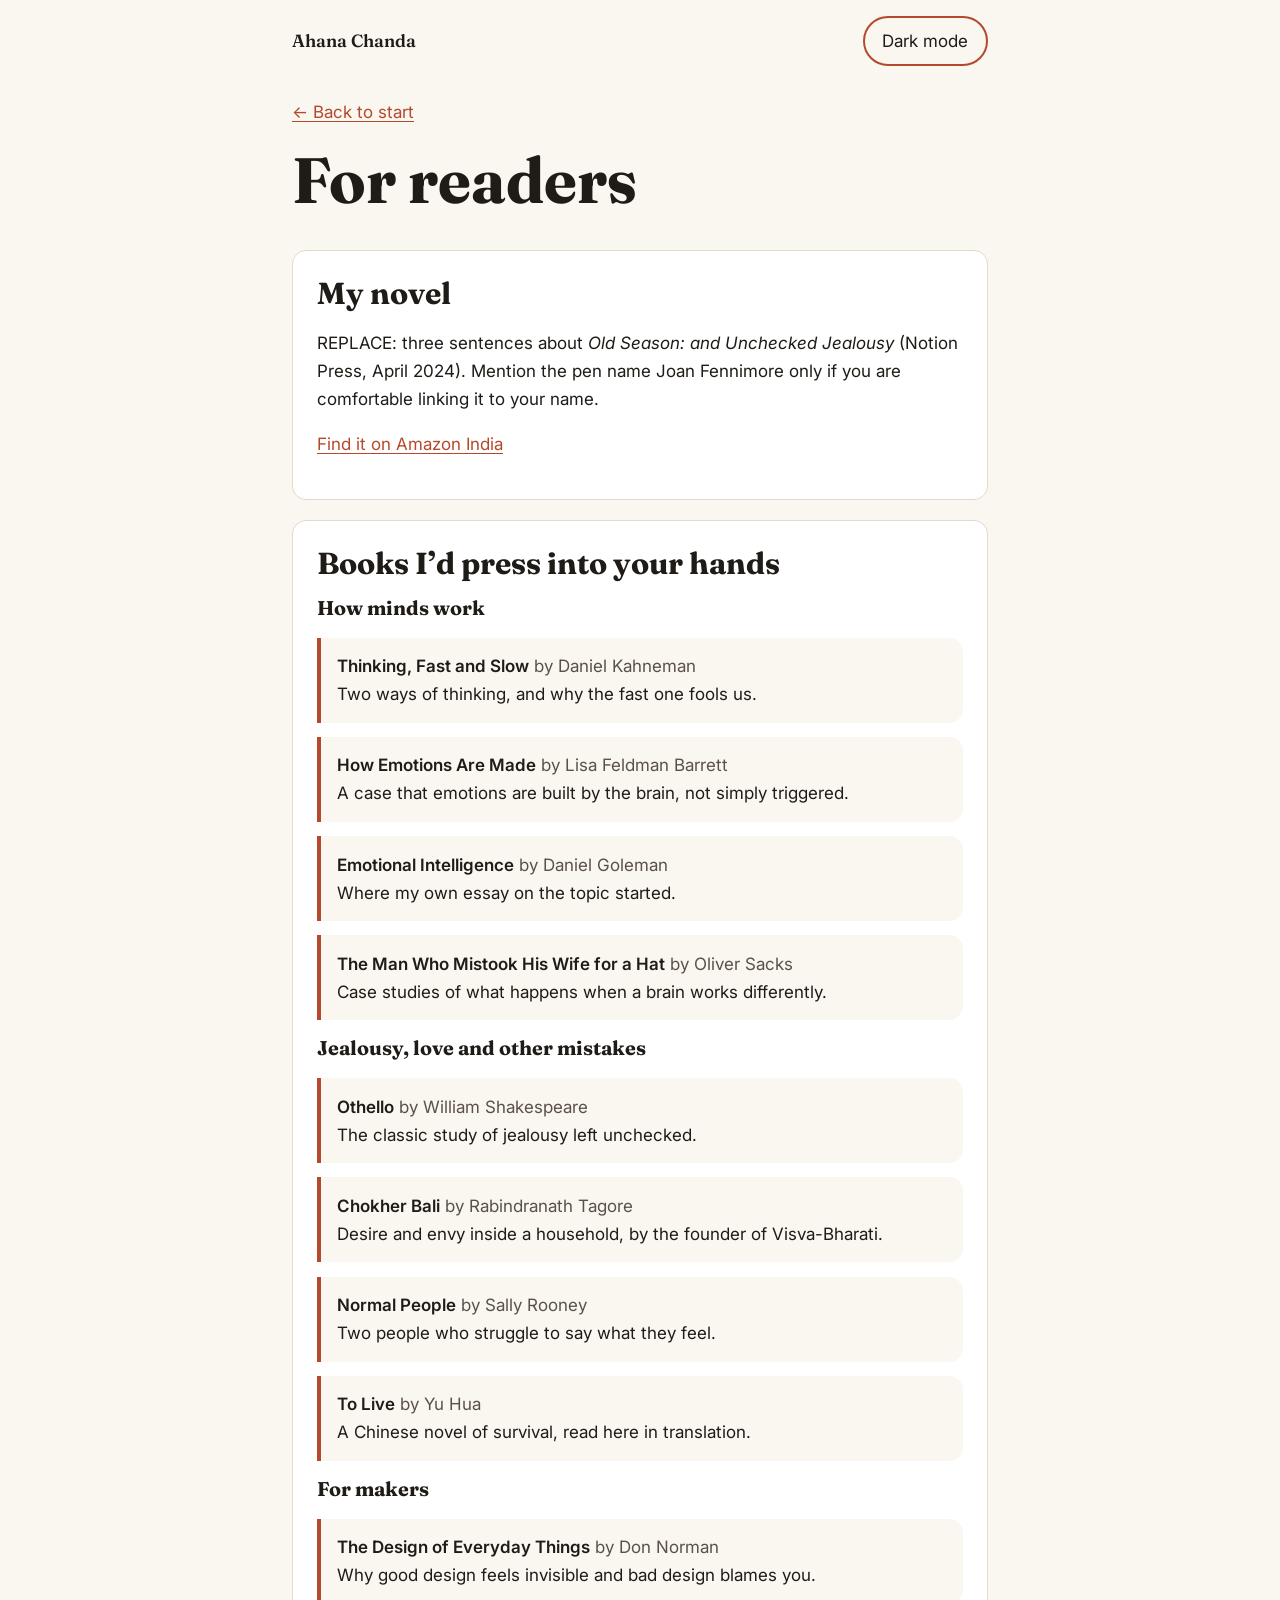
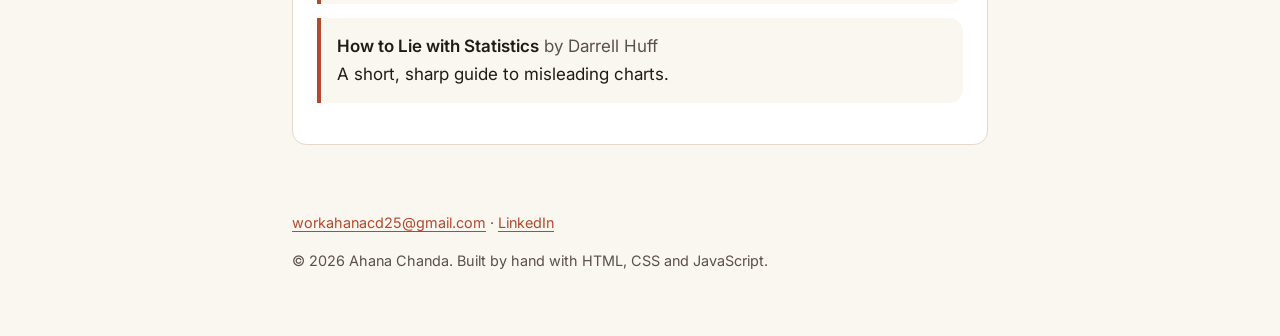
==== reader.html @ 8ae67345 "Add three pages & intro" ====
<!doctype html>
<html lang="en">
  <head>
    <meta charset="UTF-8" />
    <meta name="viewport" content="width=device-width, initial-scale=1" />
    <title>For readers | Ahana Chanda</title>
    <meta
      name="description"
      content="Ahana Chanda’s novel and the books she recommends."
    />
    <link rel="preconnect" href="https://fonts.googleapis.com" />
    <link rel="preconnect" href="https://fonts.gstatic.com" crossorigin />
    <link
      href="https://fonts.googleapis.com/css2?family=Fraunces:opsz,wght@9..144,600&family=Inter:wght@400;600&display=swap"
      rel="stylesheet"
    />
    <link rel="stylesheet" href="style.css" />
  </head>
  <body>
    <a class="skip" href="#main">Skip to content</a>
    <header class="top">
      <a class="logo" href="index.html">Ahana Chanda</a>
      <button id="theme-toggle" type="button">Dark mode</button>
    </header>

    <main id="main">
      <a class="back" href="index.html">← Back to start</a>
      <h1>For readers</h1>

      <section class="panel">
        <h2>My novel</h2>
        <p>
          REPLACE: three sentences about
          <em>Old Season: and Unchecked Jealousy</em> (Notion Press, April
          2024). Mention the pen name Joan Fennimore only if you are comfortable
          linking it to your name.
        </p>
        <p>
          <a href="REPLACE-WITH-REAL-AMAZON-LINK">Find it on Amazon India</a>
        </p>
      </section>

      <section class="panel">
        <h2>Books I’d press into your hands</h2>
        <!-- My starting suggestions. Keep only books you have read, and rewrite every line in your own voice. -->

        <h3>How minds work</h3>
        <ul class="books">
          <li>
            <cite>Thinking, Fast and Slow</cite>
            <span class="by">by Daniel Kahneman</span><br />Two ways of
            thinking, and why the fast one fools us.
          </li>
          <li>
            <cite>How Emotions Are Made</cite>
            <span class="by">by Lisa Feldman Barrett</span><br />A case that
            emotions are built by the brain, not simply triggered.
          </li>
          <li>
            <cite>Emotional Intelligence</cite>
            <span class="by">by Daniel Goleman</span><br />Where my own essay on
            the topic started.
          </li>
          <li>
            <cite>The Man Who Mistook His Wife for a Hat</cite>
            <span class="by">by Oliver Sacks</span><br />Case studies of what
            happens when a brain works differently.
          </li>
        </ul>

        <h3>Jealousy, love and other mistakes</h3>
        <ul class="books">
          <li>
            <cite>Othello</cite> <span class="by">by William Shakespeare</span
            ><br />The classic study of jealousy left unchecked.
          </li>
          <li>
            <cite>Chokher Bali</cite>
            <span class="by">by Rabindranath Tagore</span><br />Desire and envy
            inside a household, by the founder of Visva-Bharati.
          </li>
          <li>
            <cite>Normal People</cite> <span class="by">by Sally Rooney</span
            ><br />Two people who struggle to say what they feel.
          </li>
          <li>
            <cite>To Live</cite> <span class="by">by Yu Hua</span><br />A
            Chinese novel of survival, read here in translation.
          </li>
        </ul>

        <h3>For makers</h3>
        <ul class="books">
          <li>
            <cite>The Design of Everyday Things</cite>
            <span class="by">by Don Norman</span><br />Why good design feels
            invisible and bad design blames you.
          </li>
          <li>
            <cite>How to Lie with Statistics</cite>
            <span class="by">by Darrell Huff</span><br />A short, sharp guide to
            misleading charts.
          </li>
        </ul>
      </section>
    </main>

    <footer>
      <p>
        <a href="mailto:workahanacd25@gmail.com">workahanacd25@gmail.com</a> ·
        <a href="https://www.linkedin.com/in/ahana-chanda-410653374"
          >LinkedIn</a
        >
      </p>
      <p>© 2026 Ahana Chanda. Built by hand with HTML, CSS and JavaScript.</p>
    </footer>
    <script src="script.js"></script>
  </body>
</html>
---- style.css ----
/* Colours: change these five first to make the site yours */
:root {
  --bg: #faf6f0; --surface: #ffffff; --ink: #1f1b16; --muted: #5a5148;
  --accent: #b4492d; --on-accent: #ffffff; --line: #e3dacd; --radius: 14px;
}
@media (prefers-color-scheme: dark) {
  :root:not([data-theme]) {
    --bg: #15120f; --surface: #1f1b17; --ink: #f2ece4; --muted: #b8afa5;
    --accent: #e8825f; --on-accent: #15120f; --line: #3a332c;
  }
}
:root[data-theme="dark"] {
  --bg: #15120f; --surface: #1f1b17; --ink: #f2ece4; --muted: #b8afa5;
  --accent: #e8825f; --on-accent: #15120f; --line: #3a332c;
}

* { box-sizing: border-box; }
body { margin: 0; background: var(--bg); color: var(--ink);
  font: 1.0625rem/1.65 Inter, system-ui, -apple-system, "Segoe UI", sans-serif; }
h1, h2, h3 { font-family: Fraunces, Georgia, serif; line-height: 1.2; margin: 0 0 .5em; }
h1 { font-size: clamp(2.4rem, 8vw, 4rem); }
h2 { font-size: clamp(1.4rem, 4vw, 1.9rem); }
a { color: var(--accent); text-underline-offset: 3px; }
:focus-visible { outline: 3px solid var(--accent); outline-offset: 3px; }

.top, main, footer { max-width: 46rem; margin: 0 auto; padding: 0 1.25rem; }
.top { display: flex; justify-content: space-between; align-items: center; padding-block: 1rem; }
.logo { font: 600 1.1rem Fraunces, Georgia, serif; color: var(--ink); text-decoration: none; }
footer { padding-top: 2rem; padding-bottom: 3rem; color: var(--muted); font-size: .9rem; }
.skip { position: absolute; left: -999px; top: 0; background: var(--accent);
  color: var(--on-accent); padding: .6rem 1rem; z-index: 10; }
.skip:focus { left: 0; }

button { font: inherit; cursor: pointer; min-height: 44px; padding: .55rem 1.1rem;
  border-radius: 999px; border: 2px solid var(--accent); background: transparent; color: var(--ink); }
button:hover { background: var(--line); }

.back { display: inline-block; margin: 1rem 0; }
.lead { font-size: 1.25rem; color: var(--muted); max-width: 34rem; }
.panel { background: var(--surface); border: 1px solid var(--line);
  border-radius: var(--radius); padding: 1.5rem; margin: 1.25rem 0; }
.cards { display: grid; gap: 1rem; grid-template-columns: repeat(auto-fit, minmax(15rem, 1fr)); }
.card { border: 1px solid var(--line); border-radius: var(--radius); padding: 1.1rem; background: var(--bg); }
.tag { display: inline-block; font-size: .8rem; border: 1px solid var(--line);
  border-radius: 999px; padding: .1rem .6rem; color: var(--muted); }

/* Home page: intro animation */
.hero { padding: 2rem 0 1rem; }
.skip-intro { font-size: .9rem; color: var(--muted); }
.line { font: 600 clamp(1.5rem, 5vw, 2.3rem)/1.3 Fraunces, Georgia, serif; margin: .2rem 0; }
.line.accent { color: var(--accent); }
.reveal { opacity: 0; transform: translateY(10px); animation: reveal .7s ease forwards; }
.d1 { animation-delay: .3s; } .d2 { animation-delay: 1.3s; } .d3 { animation-delay: 2.2s; }
.d4 { animation-delay: 3.1s; } .d5 { animation-delay: 4.2s; } .d6 { animation-delay: 4.6s; }
@keyframes reveal { to { opacity: 1; transform: none; } }

/* Home page: the three doors */
.doors { display: grid; gap: 1rem; grid-template-columns: repeat(auto-fit, minmax(12rem, 1fr)); margin: 1rem 0 3rem; }
.door { display: block; padding: 1.2rem; border: 2px solid var(--accent); border-radius: var(--radius);
  background: var(--surface); color: var(--ink); text-decoration: none; transition: transform .2s, background .2s; }
.door:hover { transform: translateY(-4px); background: var(--line); }
.door-title { display: block; font: 600 1.4rem Fraunces, Georgia, serif; }
.door-sub { color: var(--muted); font-size: .95rem; }

/* Reader page: bookshelf */
.books { list-style: none; padding: 0; display: grid; gap: .9rem; }
.books li { padding: .9rem 1rem; border-left: 4px solid var(--accent); background: var(--bg);
  border-radius: 0 var(--radius) var(--radius) 0; }
.books cite { font-style: normal; font-weight: 600; }
.by { color: var(--muted); }

@media (prefers-reduced-motion: reduce) {
  * { animation: none !important; transition: none !important; }
  .reveal { opacity: 1; transform: none; }
}
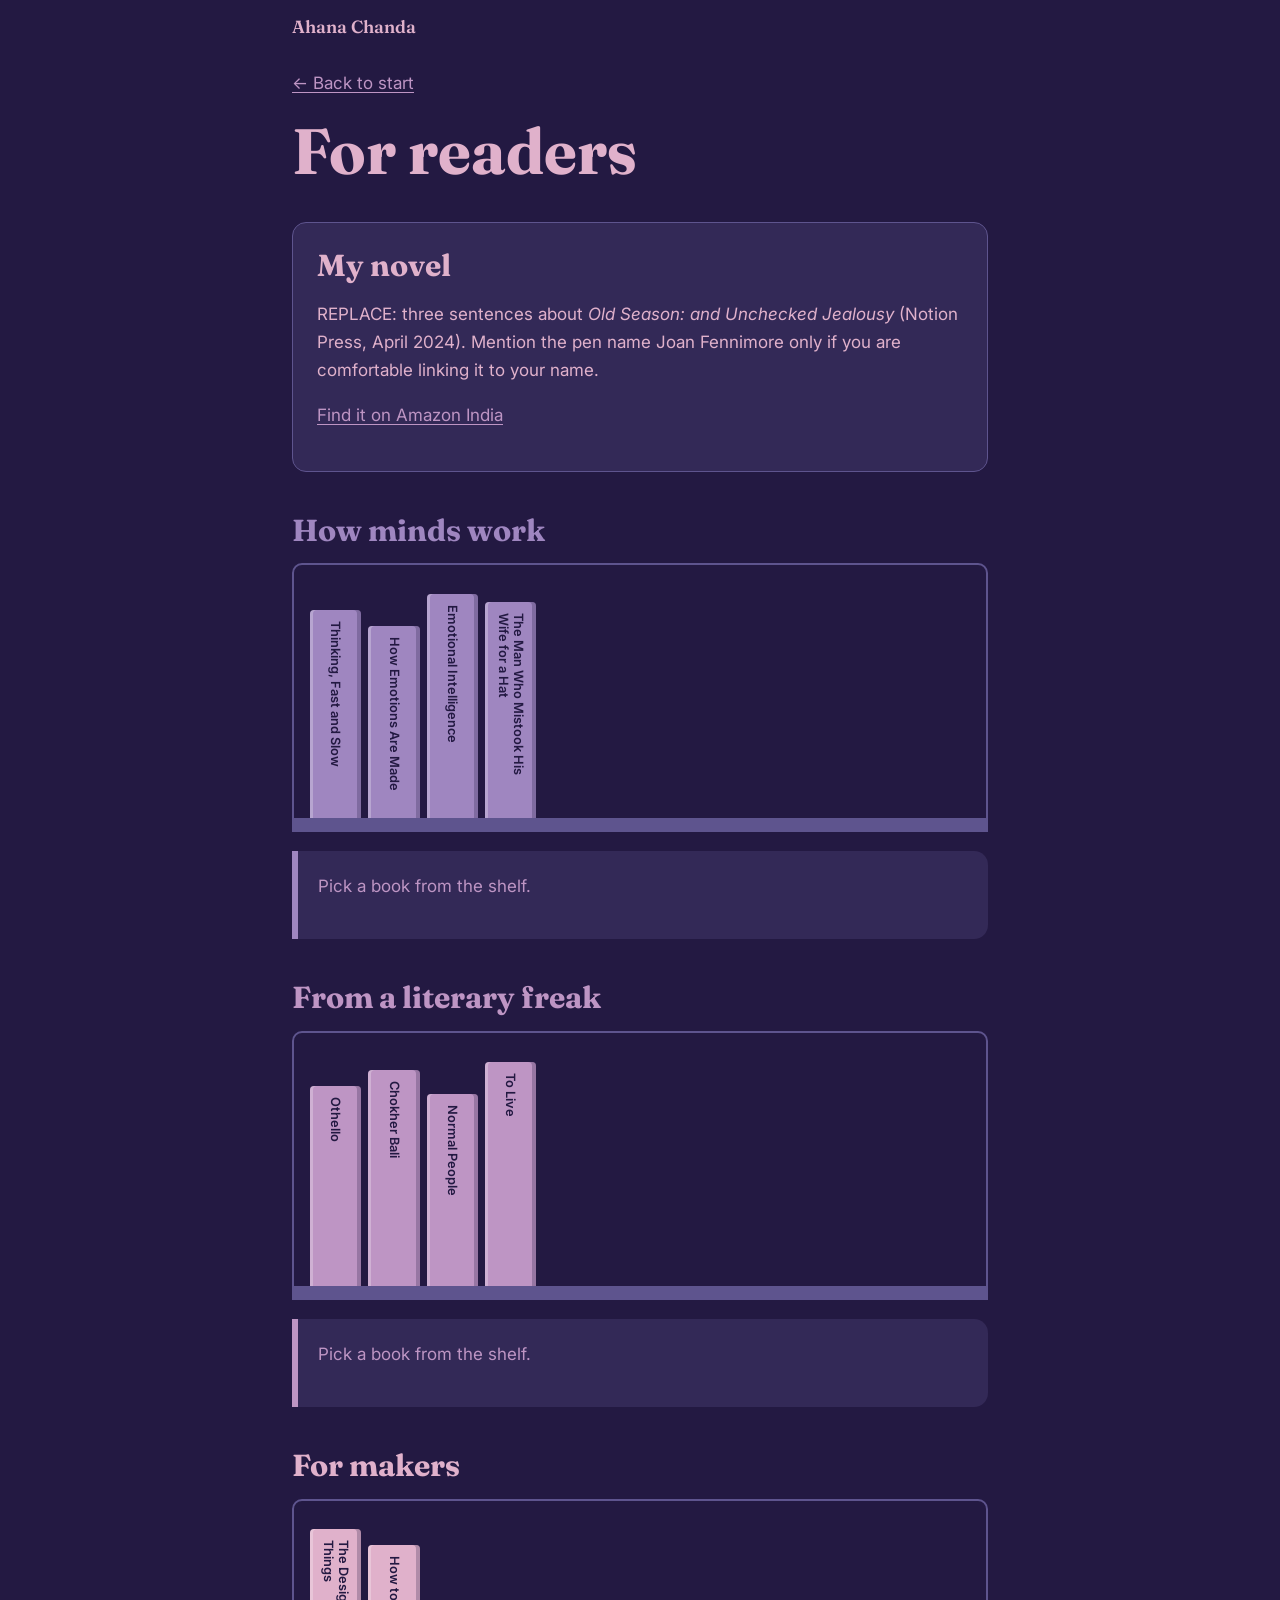
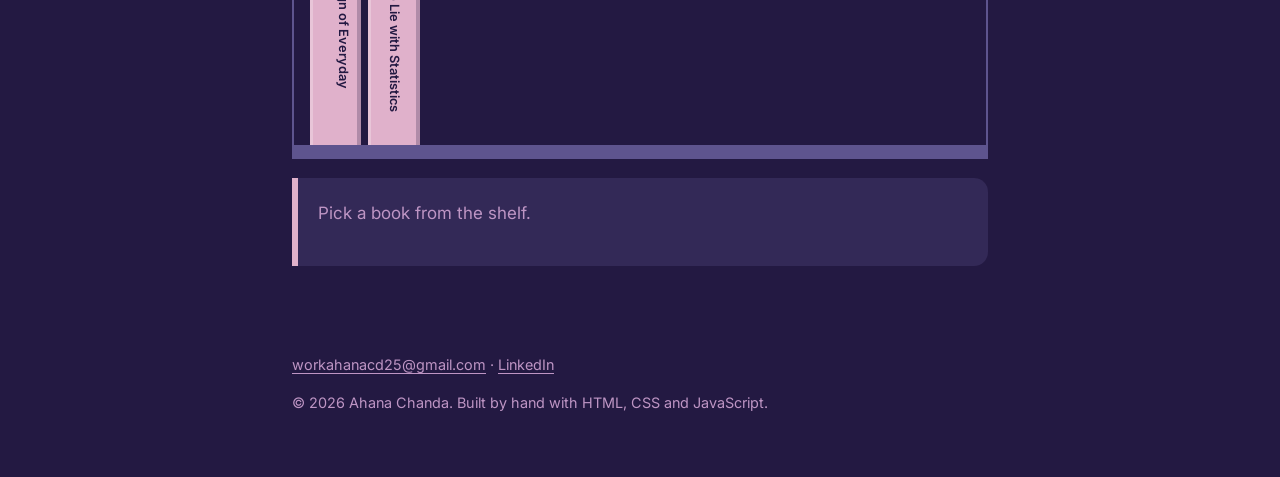
==== commit 9b50c92d: "Add three pages, palettes and book rack" ====
--- a/reader.html
+++ b/reader.html
@@ -15,12 +15,12 @@
       rel="stylesheet"
     />
     <link rel="stylesheet" href="style.css" />
+    <link rel="stylesheet" href="reader.css" />
   </head>
-  <body>
+  <body class="reader">
     <a class="skip" href="#main">Skip to content</a>
     <header class="top">
       <a class="logo" href="index.html">Ahana Chanda</a>
-      <button id="theme-toggle" type="button">Dark mode</button>
     </header>
 
     <main id="main">
@@ -40,68 +40,176 @@
         </p>
       </section>
 
-      <section class="panel">
-        <h2>Books I’d press into your hands</h2>
-        <!-- My starting suggestions. Keep only books you have read, and rewrite every line in your own voice. -->
-
-        <h3>How minds work</h3>
-        <ul class="books">
-          <li>
-            <cite>Thinking, Fast and Slow</cite>
-            <span class="by">by Daniel Kahneman</span><br />Two ways of
-            thinking, and why the fast one fools us.
-          </li>
-          <li>
-            <cite>How Emotions Are Made</cite>
-            <span class="by">by Lisa Feldman Barrett</span><br />A case that
-            emotions are built by the brain, not simply triggered.
-          </li>
-          <li>
-            <cite>Emotional Intelligence</cite>
-            <span class="by">by Daniel Goleman</span><br />Where my own essay on
-            the topic started.
-          </li>
-          <li>
-            <cite>The Man Who Mistook His Wife for a Hat</cite>
-            <span class="by">by Oliver Sacks</span><br />Case studies of what
-            happens when a brain works differently.
+      <noscript
+        ><p>Turn on JavaScript to pull the books off the shelves.</p></noscript
+      >
+      <!-- My starting suggestions. Keep only books you have read, and rewrite every data-note in your own voice. -->
+
+      <section class="shelf-section shelf-minds">
+        <h2>How minds work</h2>
+        <ul class="rack">
+          <li>
+            <button
+              type="button"
+              class="book"
+              style="--h: 13rem; --i: 0"
+              aria-expanded="false"
+              aria-controls="detail-minds"
+              data-title="Thinking, Fast and Slow"
+              data-author="Daniel Kahneman"
+              data-note="Two ways of thinking, and why the fast one fools us."
+            >
+              Thinking, Fast and Slow
+            </button>
+          </li>
+          <li>
+            <button
+              type="button"
+              class="book"
+              style="--h: 12rem; --i: 1"
+              aria-expanded="false"
+              aria-controls="detail-minds"
+              data-title="How Emotions Are Made"
+              data-author="Lisa Feldman Barrett"
+              data-note="A case that emotions are built by the brain, not simply triggered."
+            >
+              How Emotions Are Made
+            </button>
+          </li>
+          <li>
+            <button
+              type="button"
+              class="book"
+              style="--h: 14rem; --i: 2"
+              aria-expanded="false"
+              aria-controls="detail-minds"
+              data-title="Emotional Intelligence"
+              data-author="Daniel Goleman"
+              data-note="Where my own essay on the topic started."
+            >
+              Emotional Intelligence
+            </button>
+          </li>
+          <li>
+            <button
+              type="button"
+              class="book"
+              style="--h: 13.5rem; --i: 3"
+              aria-expanded="false"
+              aria-controls="detail-minds"
+              data-title="The Man Who Mistook His Wife for a Hat"
+              data-author="Oliver Sacks"
+              data-note="Case studies of what happens when a brain works differently."
+            >
+              The Man Who Mistook His Wife for a Hat
+            </button>
           </li>
         </ul>
-
-        <h3>Jealousy, love and other mistakes</h3>
-        <ul class="books">
-          <li>
-            <cite>Othello</cite> <span class="by">by William Shakespeare</span
-            ><br />The classic study of jealousy left unchecked.
-          </li>
-          <li>
-            <cite>Chokher Bali</cite>
-            <span class="by">by Rabindranath Tagore</span><br />Desire and envy
-            inside a household, by the founder of Visva-Bharati.
-          </li>
-          <li>
-            <cite>Normal People</cite> <span class="by">by Sally Rooney</span
-            ><br />Two people who struggle to say what they feel.
-          </li>
-          <li>
-            <cite>To Live</cite> <span class="by">by Yu Hua</span><br />A
-            Chinese novel of survival, read here in translation.
+        <div class="detail" id="detail-minds" aria-live="polite">
+          <p class="hint">Pick a book from the shelf.</p>
+        </div>
+      </section>
+
+      <section class="shelf-section shelf-lit">
+        <h2>From a literary freak</h2>
+        <ul class="rack">
+          <li>
+            <button
+              type="button"
+              class="book"
+              style="--h: 12.5rem; --i: 4"
+              aria-expanded="false"
+              aria-controls="detail-lit"
+              data-title="Othello"
+              data-author="William Shakespeare"
+              data-note="The classic study of jealousy left unchecked."
+            >
+              Othello
+            </button>
+          </li>
+          <li>
+            <button
+              type="button"
+              class="book"
+              style="--h: 13.5rem; --i: 5"
+              aria-expanded="false"
+              aria-controls="detail-lit"
+              data-title="Chokher Bali"
+              data-author="Rabindranath Tagore"
+              data-note="Desire and envy inside a household, by the founder of Visva-Bharati."
+            >
+              Chokher Bali
+            </button>
+          </li>
+          <li>
+            <button
+              type="button"
+              class="book"
+              style="--h: 12rem; --i: 6"
+              aria-expanded="false"
+              aria-controls="detail-lit"
+              data-title="Normal People"
+              data-author="Sally Rooney"
+              data-note="Two people who struggle to say what they feel."
+            >
+              Normal People
+            </button>
+          </li>
+          <li>
+            <button
+              type="button"
+              class="book"
+              style="--h: 14rem; --i: 7"
+              aria-expanded="false"
+              aria-controls="detail-lit"
+              data-title="To Live"
+              data-author="Yu Hua"
+              data-note="A Chinese novel of survival, read here in translation."
+            >
+              To Live
+            </button>
           </li>
         </ul>
-
-        <h3>For makers</h3>
-        <ul class="books">
-          <li>
-            <cite>The Design of Everyday Things</cite>
-            <span class="by">by Don Norman</span><br />Why good design feels
-            invisible and bad design blames you.
-          </li>
-          <li>
-            <cite>How to Lie with Statistics</cite>
-            <span class="by">by Darrell Huff</span><br />A short, sharp guide to
-            misleading charts.
+        <div class="detail" id="detail-lit" aria-live="polite">
+          <p class="hint">Pick a book from the shelf.</p>
+        </div>
+      </section>
+
+      <section class="shelf-section shelf-makers">
+        <h2>For makers</h2>
+        <ul class="rack">
+          <li>
+            <button
+              type="button"
+              class="book"
+              style="--h: 13.5rem; --i: 8"
+              aria-expanded="false"
+              aria-controls="detail-makers"
+              data-title="The Design of Everyday Things"
+              data-author="Don Norman"
+              data-note="Why good design feels invisible and bad design blames you."
+            >
+              The Design of Everyday Things
+            </button>
+          </li>
+          <li>
+            <button
+              type="button"
+              class="book"
+              style="--h: 12.5rem; --i: 9"
+              aria-expanded="false"
+              aria-controls="detail-makers"
+              data-title="How to Lie with Statistics"
+              data-author="Darrell Huff"
+              data-note="A short, sharp guide to misleading charts."
+            >
+              How to Lie with Statistics
+            </button>
           </li>
         </ul>
+        <div class="detail" id="detail-makers" aria-live="polite">
+          <p class="hint">Pick a book from the shelf.</p>
+        </div>
       </section>
     </main>
 
--- a/reader.css
+++ b/reader.css
@@ -0,0 +1,43 @@
+/* Reader page palette: #231942 #5e548e #9f86c0 #be95c4 #e0b1cb */
+body.reader {
+  --bg: #231942; --surface: rgba(94, 84, 142, .28); --ink: #e0b1cb;
+  --muted: #be95c4; --accent: #be95c4; --on-accent: #231942; --line: #5e548e;
+}
+.reader h1 { color: #e0b1cb; }
+
+/* Three section colours */
+.shelf-section { margin: 2.5rem 0; }
+.shelf-minds  { --shelf: #9f86c0; }
+.shelf-lit    { --shelf: #be95c4; }
+.shelf-makers { --shelf: #e0b1cb; }
+.shelf-section h2 { color: var(--shelf); }
+
+/* The rack */
+.rack { list-style: none; margin: 0; padding: 1.8rem 1rem 0; display: flex; flex-wrap: wrap;
+  align-items: flex-end; gap: .45rem; border: 2px solid var(--line);
+  border-bottom: 14px solid var(--line); border-radius: 10px 10px 0 0; }
+.rack li { display: flex; align-items: flex-end; }
+
+/* A book spine (a button, so it works with keyboard and screen readers) */
+.book { writing-mode: vertical-rl; height: var(--h, 13rem); width: 3.2rem; min-height: 0;
+  padding: .7rem .35rem; border: 0; border-radius: 4px 4px 0 0; overflow: hidden;
+  background: var(--shelf); color: #231942; font: 600 .8rem/1.2 Inter, system-ui, sans-serif;
+  text-align: left; cursor: pointer; transform-origin: bottom center;
+  box-shadow: inset -4px 0 0 rgba(35, 25, 66, .25), inset 3px 0 0 rgba(255, 255, 255, .25);
+  transition: transform .35s cubic-bezier(.2, .8, .2, 1);
+  opacity: 0; animation: shelve .5s ease forwards; animation-delay: calc(var(--i, 0) * .12s); }
+.book:hover { background: var(--shelf); transform: translateY(-10px); }
+.book:focus-visible { transform: translateY(-10px); }
+.book[aria-expanded="true"] { transform: translateY(-26px) rotate(-5deg); }
+@keyframes shelve { from { opacity: 0; translate: 0 24px; } to { opacity: 1; translate: 0 0; } }
+
+/* The card that opens when a book is pulled out */
+.detail { margin-top: 1.2rem; padding: 1rem 1.25rem; min-height: 5.5rem; background: var(--surface);
+  border-left: 6px solid var(--shelf); border-radius: 0 var(--radius) var(--radius) 0; }
+.detail > * { animation: fadeup .3s ease; }
+.detail h3 { color: var(--shelf); margin-bottom: .2rem; }
+.detail p { margin: .3rem 0; }
+.hint, .by { color: var(--muted); }
+@keyframes fadeup { from { opacity: 0; transform: translateY(6px); } to { opacity: 1; transform: none; } }
+
+@media (prefers-reduced-motion: reduce) { .book { opacity: 1; } }
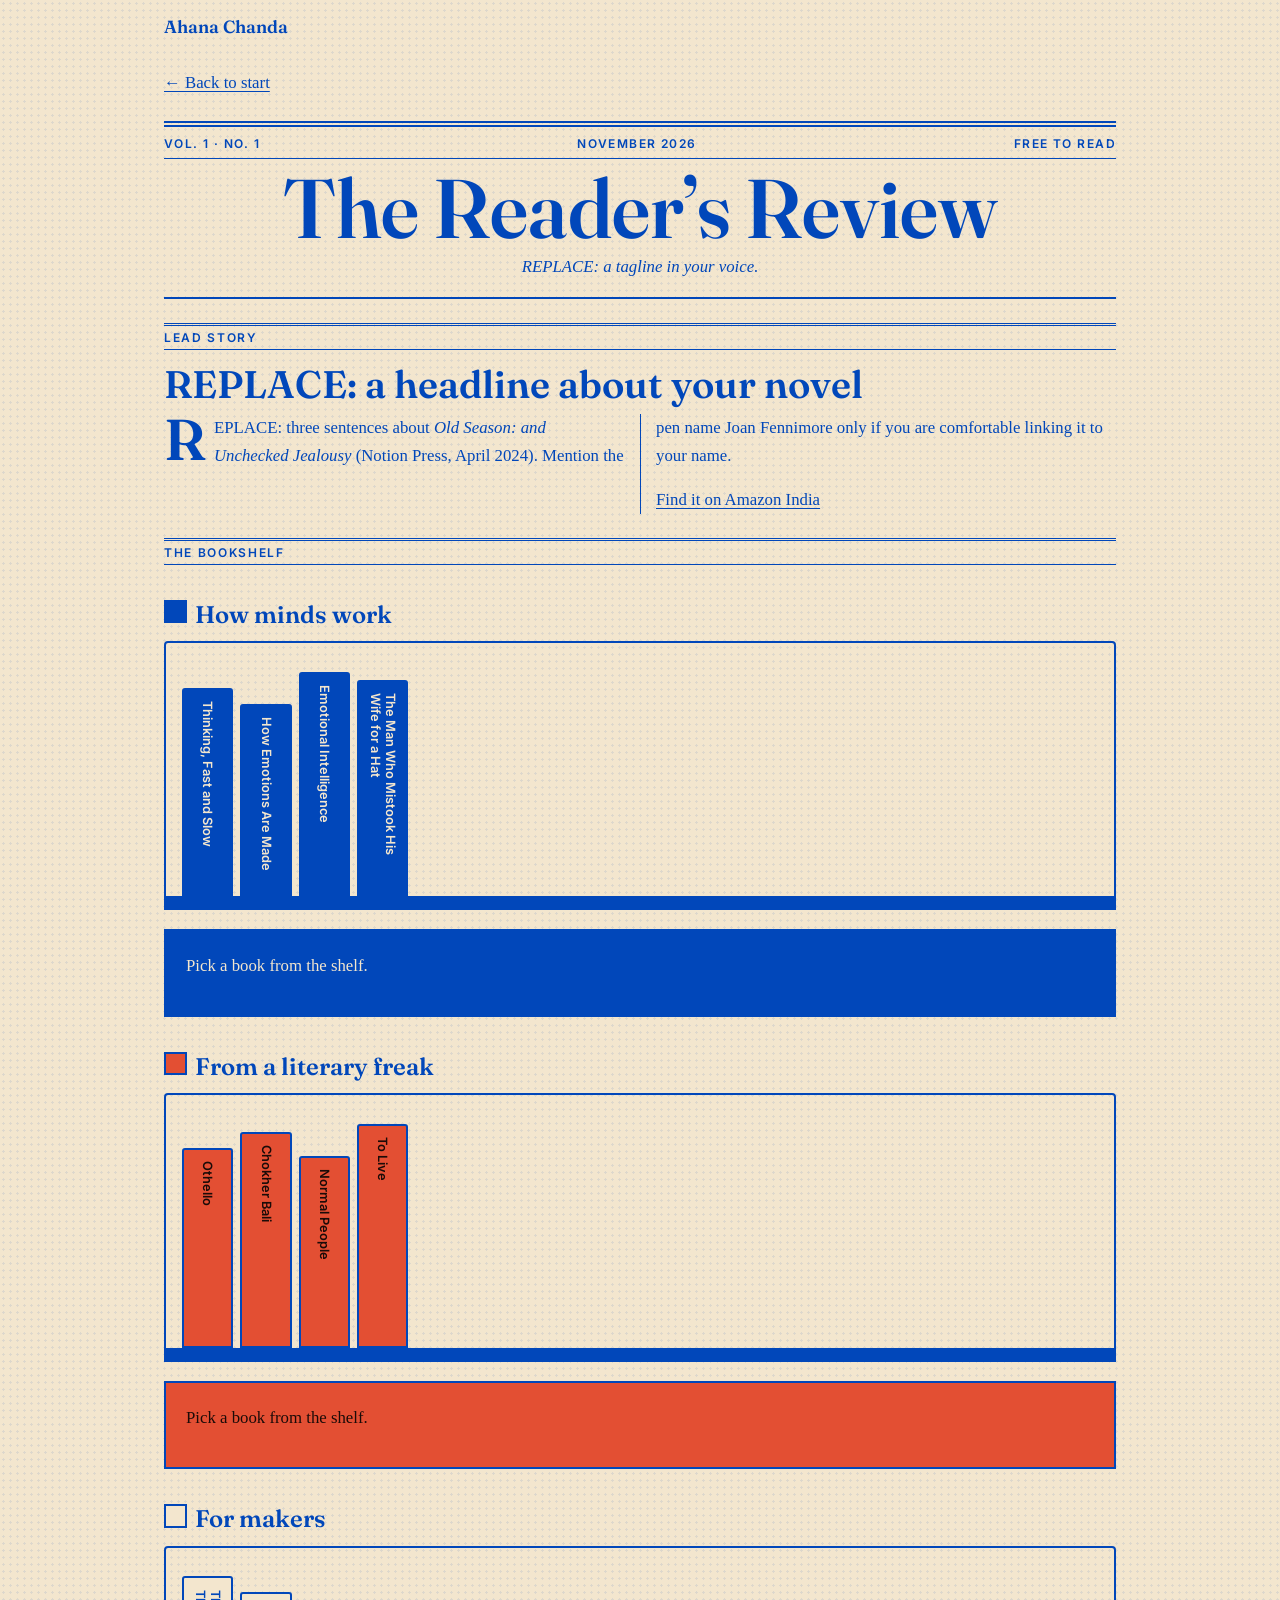
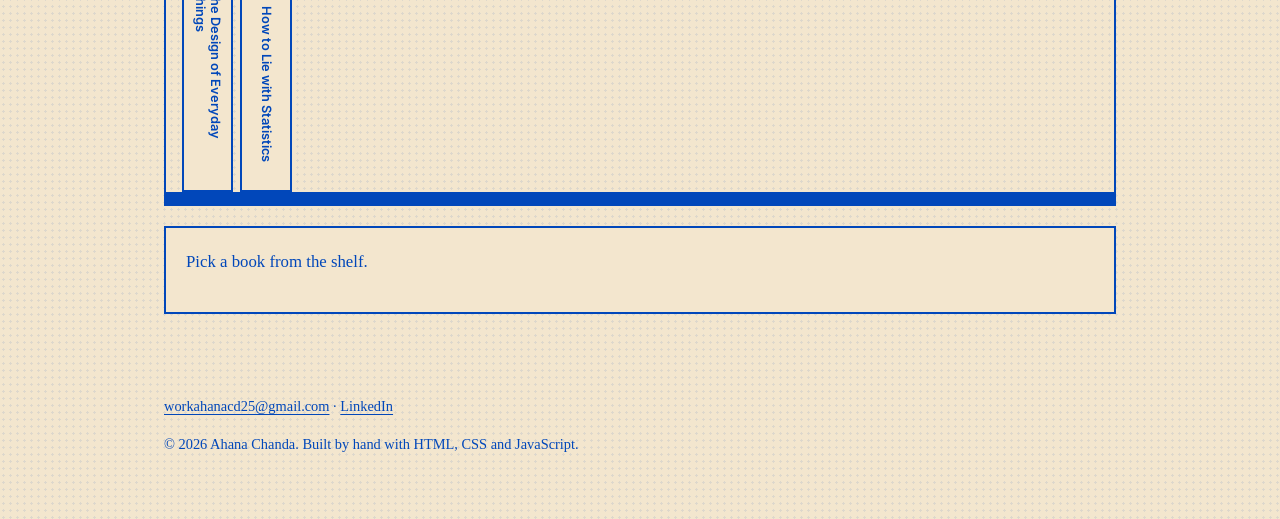
==== commit f9d31249: "Add newspaper" ====
--- a/reader.html
+++ b/reader.html
@@ -15,9 +15,10 @@
       rel="stylesheet"
     />
     <link rel="stylesheet" href="style.css" />
+    <link rel="stylesheet" href="paper.css" />
     <link rel="stylesheet" href="reader.css" />
   </head>
-  <body class="reader">
+  <body class="paper reader">
     <a class="skip" href="#main">Skip to content</a>
     <header class="top">
       <a class="logo" href="index.html">Ahana Chanda</a>
@@ -25,11 +26,18 @@
 
     <main id="main">
       <a class="back" href="index.html">← Back to start</a>
-      <h1>For readers</h1>
-
-      <section class="panel">
-        <h2>My novel</h2>
-        <p>
+      <header class="masthead">
+        <div class="kicker">
+          <span>Vol. 1 · No. 1</span><span>November 2026</span
+          ><span>Free to read</span>
+        </div>
+        <h1 class="nameplate">The Reader’s Review</h1>
+        <p class="tagline">REPLACE: a tagline in your voice.</p>
+      </header>
+      <p class="label">Lead story</p>
+      <h2 class="headline">REPLACE: a headline about your novel</h2>
+      <div class="cols">
+        <p class="dropcap">
           REPLACE: three sentences about
           <em>Old Season: and Unchecked Jealousy</em> (Notion Press, April
           2024). Mention the pen name Joan Fennimore only if you are comfortable
@@ -38,8 +46,9 @@
         <p>
           <a href="REPLACE-WITH-REAL-AMAZON-LINK">Find it on Amazon India</a>
         </p>
-      </section>
-
+      </div>
+
+      <p class="label">The Bookshelf</p>
       <noscript
         ><p>Turn on JavaScript to pull the books off the shelves.</p></noscript
       >
--- a/style.css
+++ b/style.css
@@ -72,4 +72,27 @@
 @media (prefers-reduced-motion: reduce) {
   * { animation: none !important; transition: none !important; }
   .reveal { opacity: 1; transform: none; }
-}+}
+
+/* ---------- Page transitions ---------- */
+/* Content on every inner page rises in, one block after another */
+body:not(.home) main > * { animation: enter .6s ease both; }
+body:not(.home) main > *:nth-child(2) { animation-delay: .08s; }
+body:not(.home) main > *:nth-child(3) { animation-delay: .16s; }
+body:not(.home) main > *:nth-child(4) { animation-delay: .24s; }
+body:not(.home) main > *:nth-child(5) { animation-delay: .32s; }
+body:not(.home) main > *:nth-child(n+6) { animation-delay: .4s; }
+@keyframes enter { from { opacity: 0; transform: translateY(14px); } }
+
+/* The wipe: a circle of the next page's colour grows from the click */
+.curtain { position: fixed; inset: 0; z-index: 100; display: grid; place-items: center;
+  clip-path: circle(0 at var(--x) var(--y)); transition: clip-path .65s cubic-bezier(.7, 0, .2, 1); }
+.curtain.open { clip-path: circle(150% at var(--x) var(--y)); }
+.curtain strong { font: 600 clamp(2.5rem, 12vw, 6rem) Fraunces, Georgia, serif;
+  opacity: 0; transform: translateY(20px); transition: opacity .4s .3s, transform .4s .3s; }
+.curtain.open strong { opacity: 1; transform: none; }
+.curtain .ring { position: absolute; top: 50%; left: 50%; width: 12rem; height: 12rem;
+  margin: -6rem 0 0 -6rem; border: 3px solid var(--ring); border-radius: 50%; opacity: 0; }
+.curtain.open .ring { animation: ring 1.2s ease-out .2s; }
+.curtain.open .r2 { animation-delay: .45s; }
+@keyframes ring { from { opacity: .9; transform: scale(.3); } to { opacity: 0; transform: scale(2.6); } }
--- a/paper.css
+++ b/paper.css
@@ -0,0 +1,20 @@
+/* Newspaper layout shared by the researcher and reader pages */
+body.paper .top, body.paper main, body.paper footer { max-width:62rem; }
+body.paper { font-family:Georgia,"Times New Roman",serif; font-size:1.05rem; }
+.masthead { text-align:center; border-top:6px double var(--ink); border-bottom:2px solid var(--ink); padding:.6rem 0 1rem; margin:.5rem 0 1.5rem; }
+.kicker { display:flex; justify-content:space-between; flex-wrap:wrap; gap:.5rem; border-bottom:1px solid var(--ink);
+  padding-bottom:.4rem; font:600 .75rem Inter,system-ui,sans-serif; letter-spacing:.12em; text-transform:uppercase; }
+.nameplate { font:600 clamp(2.4rem,9vw,5.2rem)/1 Fraunces,Georgia,serif; margin:.5rem 0 .2rem; }
+.tagline { margin:0; font-style:italic; }
+.label { margin:1.5rem 0 .8rem; padding:.25rem 0; border-top:3px double var(--ink); border-bottom:1px solid var(--ink);
+  font:600 .75rem Inter,system-ui,sans-serif; letter-spacing:.14em; text-transform:uppercase; }
+.headline { font:600 clamp(1.6rem,4vw,2.4rem)/1.1 Fraunces,Georgia,serif; margin:0 0 .6rem; }
+.cols { column-count:2; column-gap:2rem; column-rule:1px solid var(--ink); }
+.cols p { margin:0 0 1rem; }
+.dropcap::first-letter { float:left; font:600 3.6rem/.8 Fraunces,Georgia,serif; padding:.15rem .5rem 0 0; }
+.grid { display:grid; gap:1.5rem; grid-template-columns:2fr 1fr; }
+.box { border:2px solid var(--ink); padding:1rem; margin-bottom:1.2rem; }
+.box h2 { font:600 1.3rem Fraunces,Georgia,serif; margin:0 0 .5rem; }
+body.paper a { color:var(--ink); }
+figure { margin:1rem 0; } figcaption { font-style:italic; font-size:.9rem; }
+@media (max-width:760px) { .cols { column-count:1; } .grid { grid-template-columns:1fr; } }
--- a/reader.css
+++ b/reader.css
@@ -1,43 +1,34 @@
-/* Reader page palette: #231942 #5e548e #9f86c0 #be95c4 #e0b1cb */
-body.reader {
-  --bg: #231942; --surface: rgba(94, 84, 142, .28); --ink: #e0b1cb;
-  --muted: #be95c4; --accent: #be95c4; --on-accent: #231942; --line: #5e548e;
-}
-.reader h1 { color: #e0b1cb; }
+/* Reader newspaper: cream #F3E6CE, blue ink #0147BA, red #E34F33 (dark text on red for contrast) */
+body.reader { --bg:#F3E6CE; --surface:#F3E6CE; --ink:#0147BA; --muted:#0147BA;
+  --accent:#E34F33; --on-accent:#1b0b08; --line:#0147BA;
+  background-image:radial-gradient(rgba(1,71,186,.09) 1px,transparent 1.3px); background-size:7px 7px; }
 
-/* Three section colours */
-.shelf-section { margin: 2.5rem 0; }
-.shelf-minds  { --shelf: #9f86c0; }
-.shelf-lit    { --shelf: #be95c4; }
-.shelf-makers { --shelf: #e0b1cb; }
-.shelf-section h2 { color: var(--shelf); }
+.shelf-section { margin:2.2rem 0; }
+.shelf-minds  { --shelf:#0147BA; --spine-text:#F3E6CE; }
+.shelf-lit    { --shelf:#E34F33; --spine-text:#1b0b08; }
+.shelf-makers { --shelf:#F3E6CE; --spine-text:#0147BA; }
+.shelf-section h2 { font:600 1.5rem Fraunces,Georgia,serif; }
+.shelf-section h2::before { content:""; display:inline-block; width:.8em; height:.8em; margin-right:.5rem;
+  background:var(--shelf); border:2px solid var(--ink); }
 
-/* The rack */
-.rack { list-style: none; margin: 0; padding: 1.8rem 1rem 0; display: flex; flex-wrap: wrap;
-  align-items: flex-end; gap: .45rem; border: 2px solid var(--line);
-  border-bottom: 14px solid var(--line); border-radius: 10px 10px 0 0; }
-.rack li { display: flex; align-items: flex-end; }
+.rack { list-style:none; margin:0; padding:1.8rem 1rem 0; display:flex; flex-wrap:wrap; align-items:flex-end; gap:.45rem;
+  border:2px solid var(--line); border-bottom:14px solid var(--line); border-radius:4px 4px 0 0; }
+.rack li { display:flex; align-items:flex-end; }
 
-/* A book spine (a button, so it works with keyboard and screen readers) */
-.book { writing-mode: vertical-rl; height: var(--h, 13rem); width: 3.2rem; min-height: 0;
-  padding: .7rem .35rem; border: 0; border-radius: 4px 4px 0 0; overflow: hidden;
-  background: var(--shelf); color: #231942; font: 600 .8rem/1.2 Inter, system-ui, sans-serif;
-  text-align: left; cursor: pointer; transform-origin: bottom center;
-  box-shadow: inset -4px 0 0 rgba(35, 25, 66, .25), inset 3px 0 0 rgba(255, 255, 255, .25);
-  transition: transform .35s cubic-bezier(.2, .8, .2, 1);
-  opacity: 0; animation: shelve .5s ease forwards; animation-delay: calc(var(--i, 0) * .12s); }
-.book:hover { background: var(--shelf); transform: translateY(-10px); }
-.book:focus-visible { transform: translateY(-10px); }
-.book[aria-expanded="true"] { transform: translateY(-26px) rotate(-5deg); }
-@keyframes shelve { from { opacity: 0; translate: 0 24px; } to { opacity: 1; translate: 0 0; } }
+.book { writing-mode:vertical-rl; height:var(--h,13rem); width:3.2rem; min-height:0; padding:.7rem .35rem;
+  border:2px solid var(--ink); border-radius:3px 3px 0 0; overflow:hidden; background:var(--shelf); color:var(--spine-text);
+  font:600 .8rem/1.2 Inter,system-ui,sans-serif; text-align:left; cursor:pointer; transform-origin:bottom center;
+  transition:transform .35s cubic-bezier(.2,.8,.2,1);
+  opacity:0; animation:shelve .5s ease forwards; animation-delay:calc(var(--i,0) * .12s); }
+.book:hover { background:var(--shelf); transform:translateY(-10px); }
+.book:focus-visible { transform:translateY(-10px); }
+.book[aria-expanded="true"] { transform:translateY(-26px) rotate(-5deg); }
+@keyframes shelve { from { opacity:0; translate:0 24px; } to { opacity:1; translate:0 0; } }
 
-/* The card that opens when a book is pulled out */
-.detail { margin-top: 1.2rem; padding: 1rem 1.25rem; min-height: 5.5rem; background: var(--surface);
-  border-left: 6px solid var(--shelf); border-radius: 0 var(--radius) var(--radius) 0; }
-.detail > * { animation: fadeup .3s ease; }
-.detail h3 { color: var(--shelf); margin-bottom: .2rem; }
-.detail p { margin: .3rem 0; }
-.hint, .by { color: var(--muted); }
-@keyframes fadeup { from { opacity: 0; transform: translateY(6px); } to { opacity: 1; transform: none; } }
-
-@media (prefers-reduced-motion: reduce) { .book { opacity: 1; } }+.detail { margin-top:1.2rem; padding:1rem 1.25rem; min-height:5.5rem; background:var(--shelf); color:var(--spine-text);
+  border:2px solid var(--ink); }
+.detail > * { animation:fadeup .3s ease; }
+.detail h3 { margin-bottom:.2rem; font-family:Fraunces,Georgia,serif; }
+.detail p { margin:.3rem 0; }
+@keyframes fadeup { from { opacity:0; transform:translateY(6px); } to { opacity:1; transform:none; } }
+@media (prefers-reduced-motion: reduce) { .book { opacity:1; } }
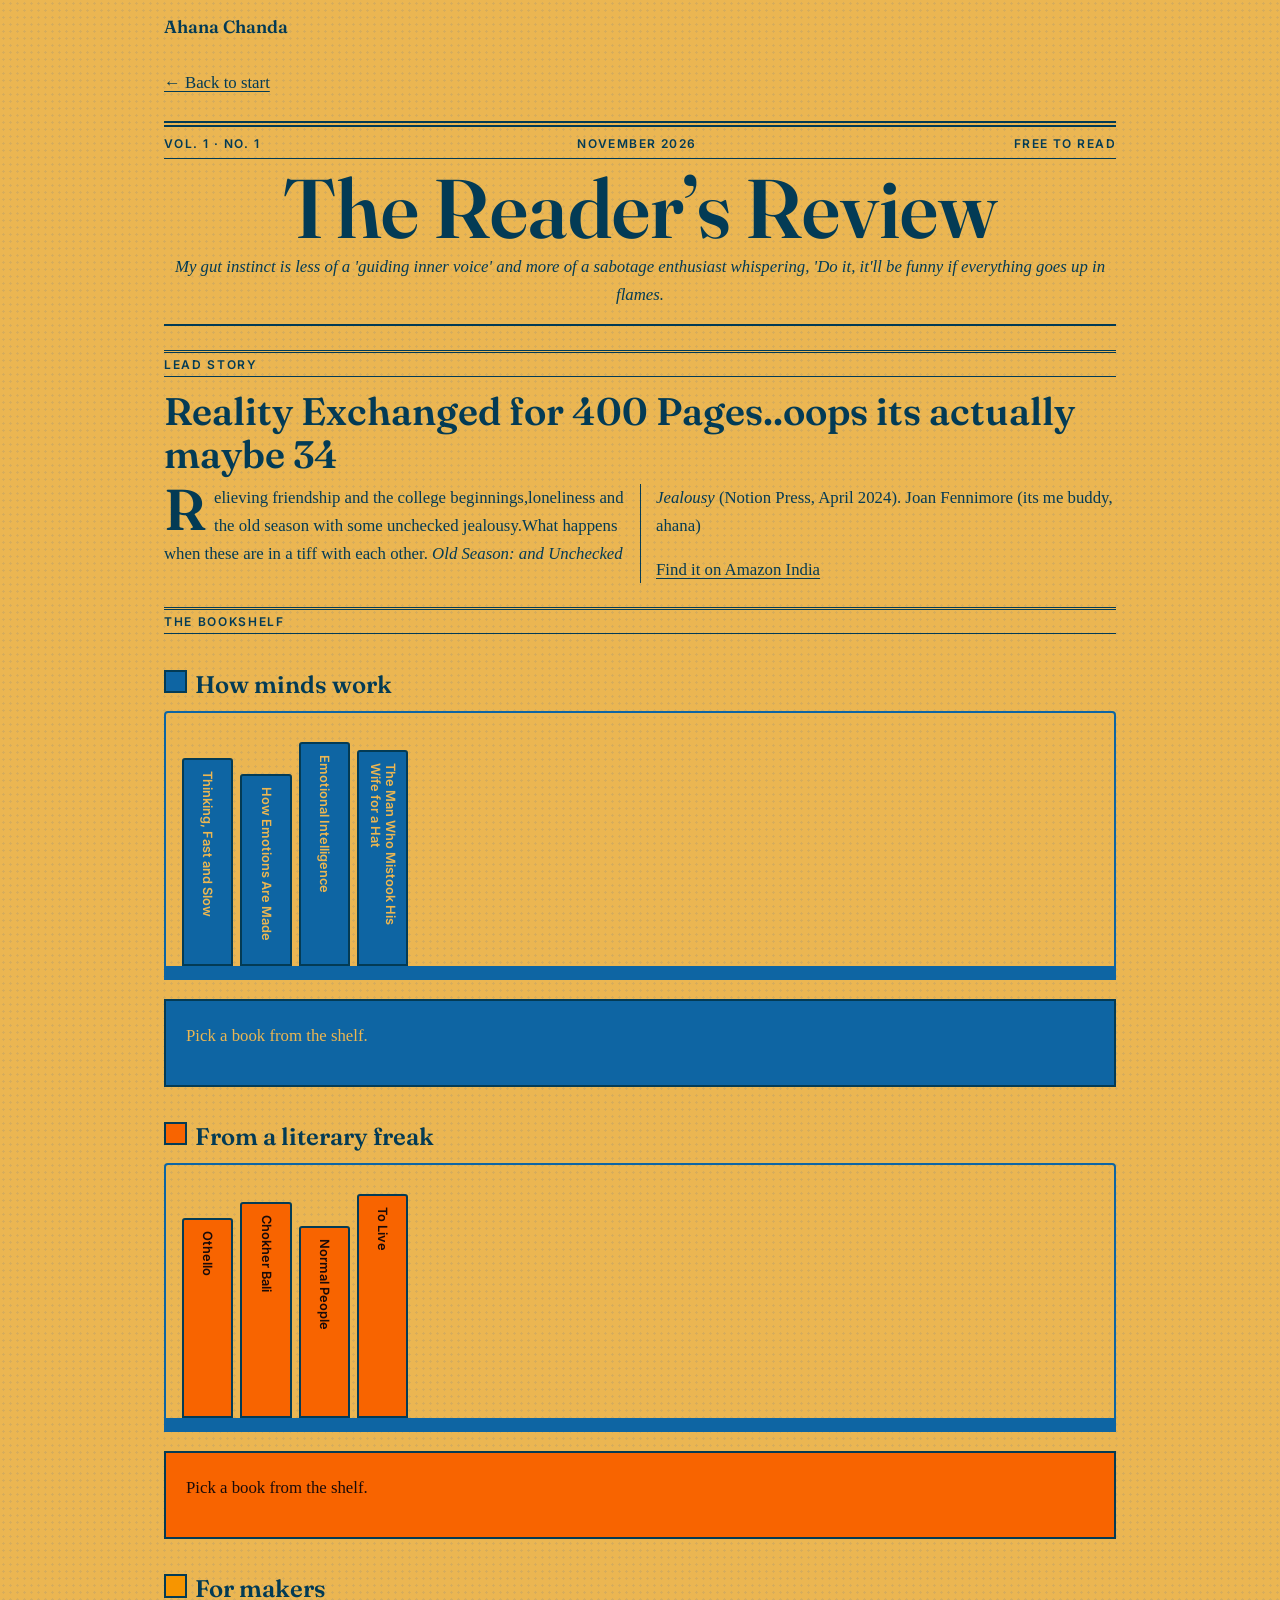
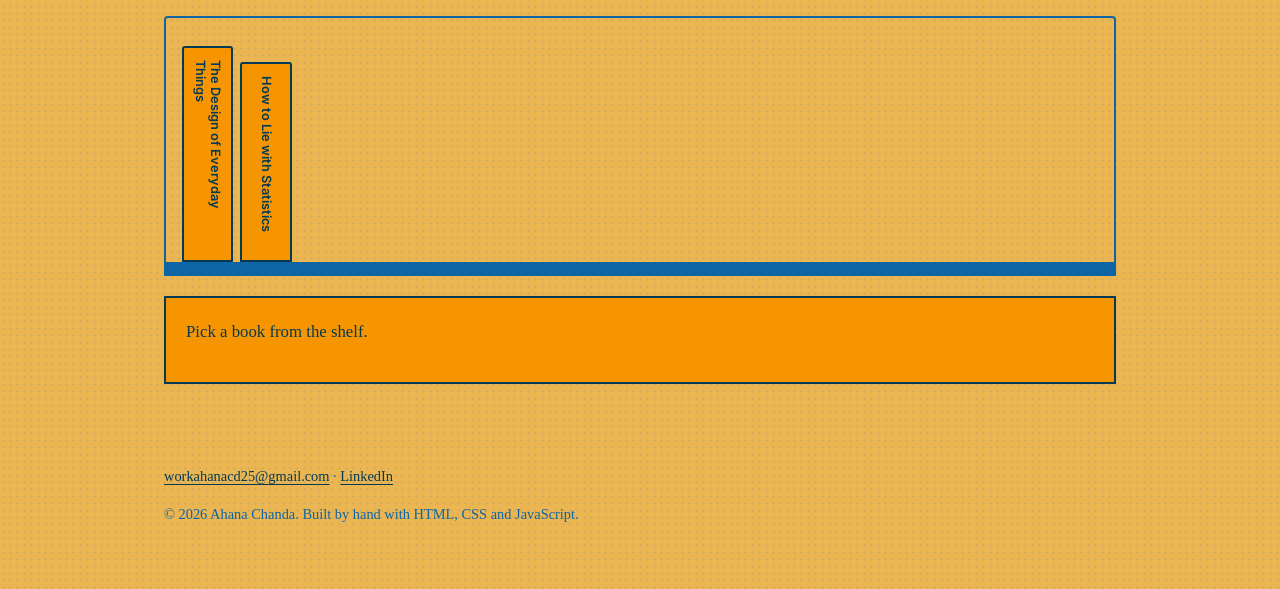
==== commit 7d2a2459: "changes" ====
--- a/reader.html
+++ b/reader.html
@@ -32,19 +32,30 @@
           ><span>Free to read</span>
         </div>
         <h1 class="nameplate">The Reader’s Review</h1>
-        <p class="tagline">REPLACE: a tagline in your voice.</p>
+        <p class="tagline">
+          My gut instinct is less of a 'guiding inner voice' and more of a
+          sabotage enthusiast whispering, 'Do it, it'll be funny if everything
+          goes up in flames.
+        </p>
       </header>
       <p class="label">Lead story</p>
-      <h2 class="headline">REPLACE: a headline about your novel</h2>
+      <h2 class="headline">
+        Reality Exchanged for 400 Pages..oops its actually maybe 34
+      </h2>
       <div class="cols">
         <p class="dropcap">
-          REPLACE: three sentences about
+          Relieving friendship and the college beginnings,loneliness and the old
+          season with some unchecked jealousy.What happens when these are in a
+          tiff with each other.
+
           <em>Old Season: and Unchecked Jealousy</em> (Notion Press, April
-          2024). Mention the pen name Joan Fennimore only if you are comfortable
-          linking it to your name.
+          2024). Joan Fennimore (its me buddy, ahana)
         </p>
         <p>
-          <a href="REPLACE-WITH-REAL-AMAZON-LINK">Find it on Amazon India</a>
+          <a
+            href="https://www.amazon.in/Old-Season-unchecked-Joan-Fennimore/dp/B0D1KHKLMR/ref=sr_1_1?crid=MV8LJZVSRAXV&dib=eyJ2IjoiMSJ9.CAonhKnArCLNFvrBmy0cbw.Fv1IAEyCQ8R07Gt-NEbr3-GU5Q2YymyZBowuOgx4OZI&dib_tag=se&keywords=old+season+and+unchecked+jealousy&qid=1793636142&sprefix=old+season+and+unchecked+jealosy%2Caps%2C567&sr=8-1"
+            >Find it on Amazon India</a
+          >
         </p>
       </div>
 
--- a/reader.css
+++ b/reader.css
@@ -1,12 +1,12 @@
 /* Reader newspaper: cream #F3E6CE, blue ink #0147BA, red #E34F33 (dark text on red for contrast) */
-body.reader { --bg:#F3E6CE; --surface:#F3E6CE; --ink:#0147BA; --muted:#0147BA;
-  --accent:#E34F33; --on-accent:#1b0b08; --line:#0147BA;
+body.reader { --bg:#EBB652; --surface:#EBB652; --ink:#033B55; --muted:#0E65A3;
+  --accent:#F86400; --on-accent:#1b0b08; --line:#0E65A3;
   background-image:radial-gradient(rgba(1,71,186,.09) 1px,transparent 1.3px); background-size:7px 7px; }
 
 .shelf-section { margin:2.2rem 0; }
-.shelf-minds  { --shelf:#0147BA; --spine-text:#F3E6CE; }
-.shelf-lit    { --shelf:#E34F33; --spine-text:#1b0b08; }
-.shelf-makers { --shelf:#F3E6CE; --spine-text:#0147BA; }
+.shelf-minds  { --shelf:#0E65A3; --spine-text:#EBB652; }
+.shelf-lit    { --shelf:#F86400; --spine-text:#1b0b08; }
+.shelf-makers { --shelf:#F79500; --spine-text:#033B55; }
 .shelf-section h2 { font:600 1.5rem Fraunces,Georgia,serif; }
 .shelf-section h2::before { content:""; display:inline-block; width:.8em; height:.8em; margin-right:.5rem;
   background:var(--shelf); border:2px solid var(--ink); }
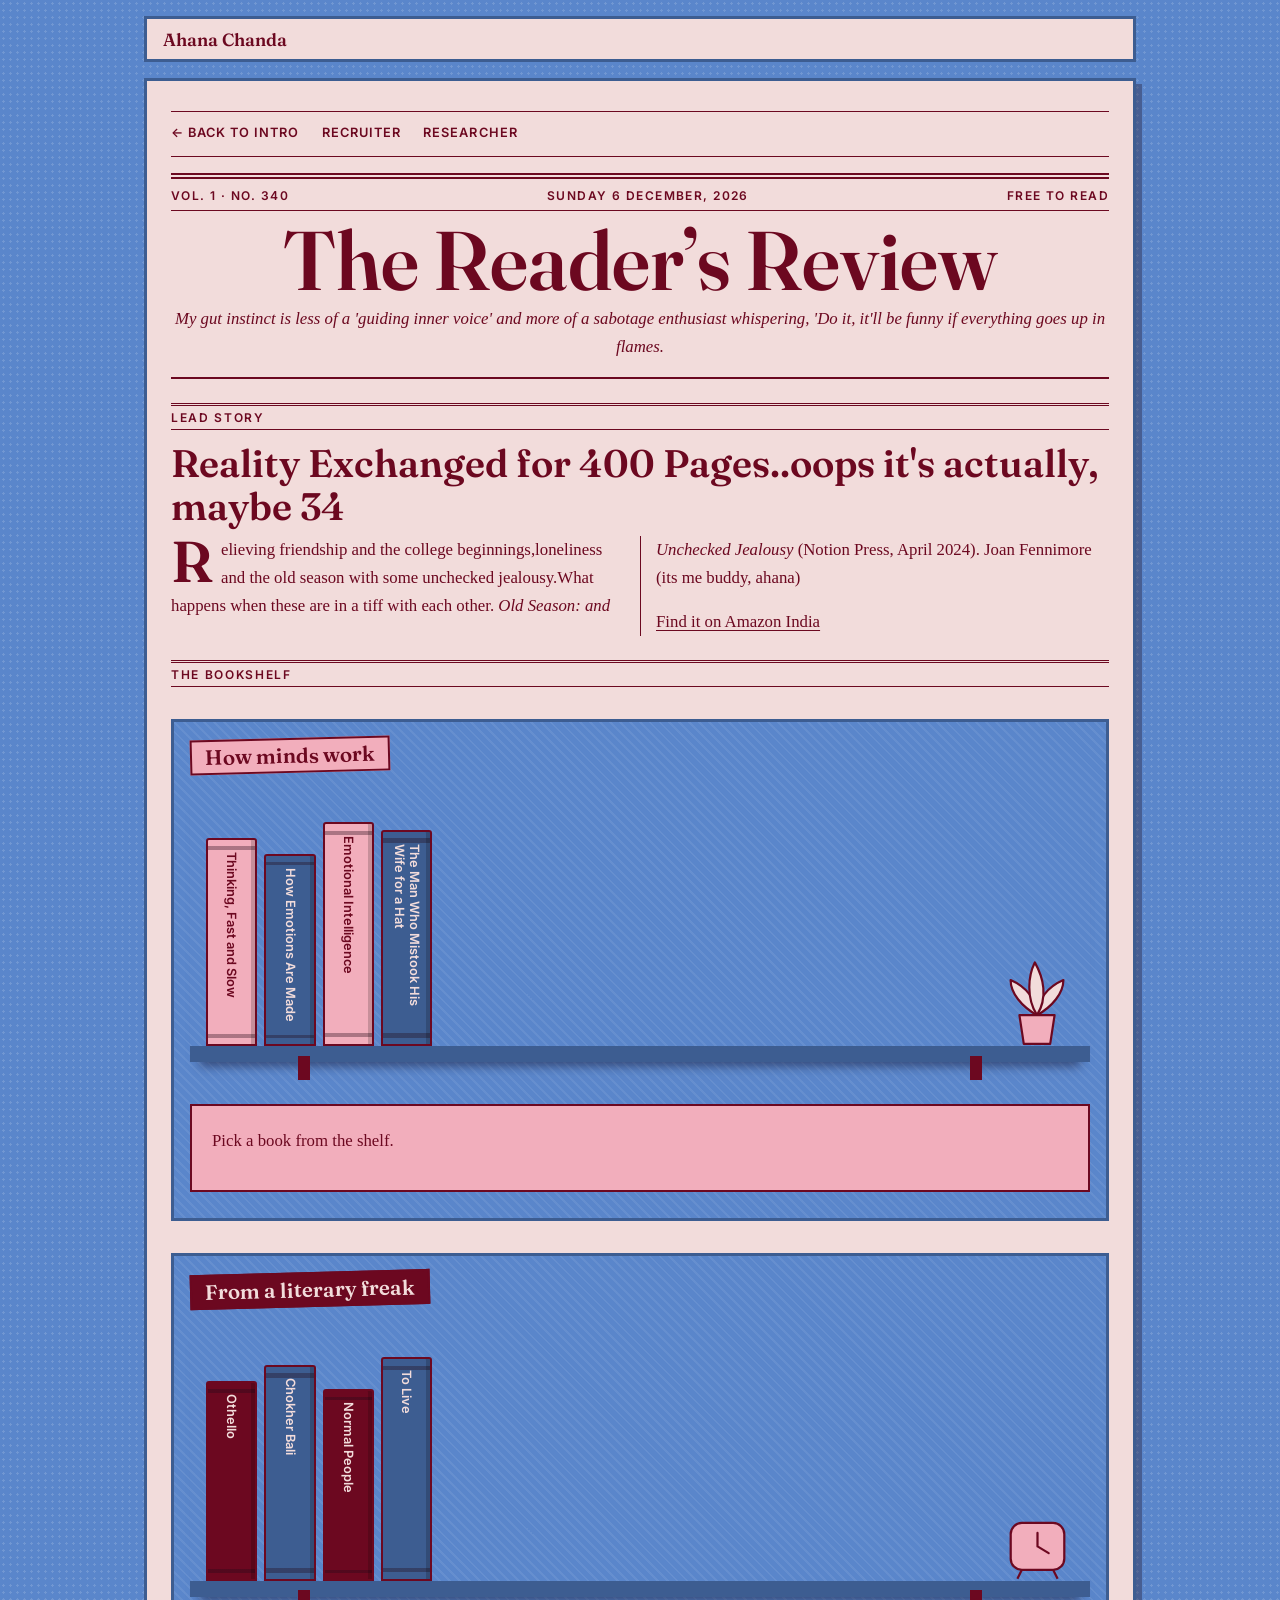
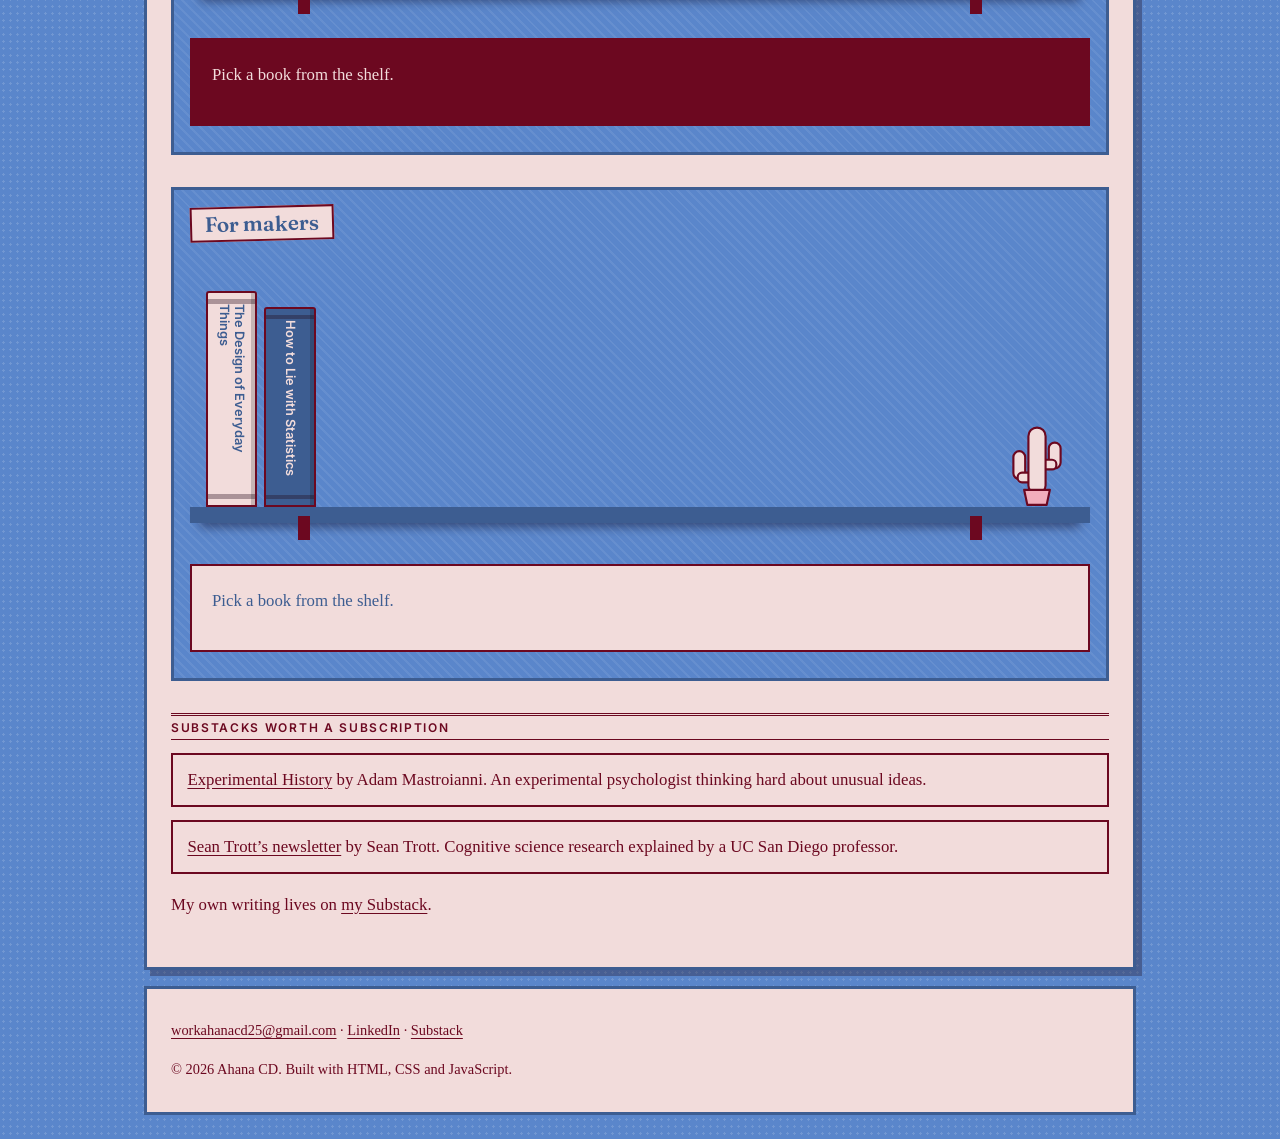
==== commit 872591f8: "changes" ====
--- a/reader.html
+++ b/reader.html
@@ -40,7 +40,7 @@
       </header>
       <p class="label">Lead story</p>
       <h2 class="headline">
-        Reality Exchanged for 400 Pages..oops its actually maybe 34
+        Reality Exchanged for 400 Pages..oops it's actually, maybe 34
       </h2>
       <div class="cols">
         <p class="dropcap">
@@ -240,7 +240,7 @@
           >LinkedIn</a
         >
       </p>
-      <p>© 2026 Ahana Chanda. Built by hand with HTML, CSS and JavaScript.</p>
+      <p>© 2026 Ahana CD. Built with HTML, CSS and JavaScript.</p>
     </footer>
     <script src="script.js"></script>
   </body>
--- a/style.css
+++ b/style.css
@@ -95,4 +95,27 @@
   margin: -6rem 0 0 -6rem; border: 3px solid var(--ring); border-radius: 50%; opacity: 0; }
 .curtain.open .ring { animation: ring 1.2s ease-out .2s; }
 .curtain.open .r2 { animation-delay: .45s; }
-@keyframes ring { from { opacity: .9; transform: scale(.3); } to { opacity: 0; transform: scale(2.6); } }+@keyframes ring { from { opacity: .9; transform: scale(.3); } to { opacity: 0; transform: scale(2.6); } }
+
+/* ---------- Newspaper-throw transition ---------- */
+.throw { position:fixed; inset:0; z-index:100; overflow:hidden; pointer-events:none; background:var(--dest);
+  opacity:0; animation:dim 1s ease forwards; }
+@keyframes dim { 0%,40% { opacity:0; } 100% { opacity:1; } }
+.sheet { position:absolute; left:50%; top:50%; width:min(15rem,66vw); aspect-ratio:3/4; padding:.7rem; display:flex;
+  flex-direction:column; gap:.45rem; background-color:#efe6d2; color:#1b1b1b; border:1px solid #b9ae94;
+  background-image:linear-gradient(115deg,transparent 46%,rgba(0,0,0,.1) 50%,transparent 54%);
+  box-shadow:0 18px 30px rgba(0,0,0,.45); animation:toss 1s cubic-bezier(.25,.7,.3,1) forwards; }
+.s-date { font:600 .55rem Inter,sans-serif; letter-spacing:.1em; text-transform:uppercase; text-align:center; }
+.s-name { font:600 1.15rem/1.1 Fraunces,Georgia,serif; text-align:center; text-transform:uppercase;
+  border-top:3px double #1b1b1b; border-bottom:1px solid #1b1b1b; padding:.2rem 0; }
+.s-pic { height:22%; border:1px solid #1b1b1b; background:repeating-linear-gradient(135deg,#6f6a5c 0 2px,#a9a28f 2px 5px); }
+.s-cols { flex:1; background:repeating-linear-gradient(to bottom,rgba(27,27,27,.6) 0 2px,transparent 2px 6px); }
+.s-grid { height:14%; width:45%; border:1px solid #1b1b1b;
+  background:linear-gradient(#1b1b1b 1px,transparent 1px) 0 0/10px 10px,linear-gradient(90deg,#1b1b1b 1px,transparent 1px) 0 0/10px 10px; }
+@keyframes toss {
+  0%   { transform:translate(calc(-50% - 80vw),calc(-50% + 70vh)) rotate(-340deg) scale(.5); opacity:1; }
+  55%  { transform:translate(-50%,-50%) rotate(-10deg) scale(1.1); opacity:1; }
+  72%  { transform:translate(-50%,-50%) rotate(3deg) scale(1); opacity:1; }
+  90%  { transform:translate(-50%,-50%) rotate(0deg) scale(6); opacity:1; }
+  100% { transform:translate(-50%,-50%) rotate(0deg) scale(8); opacity:0; }
+}
--- a/paper.css
+++ b/paper.css
@@ -17,4 +17,13 @@
 .box h2 { font:600 1.3rem Fraunces,Georgia,serif; margin:0 0 .5rem; }
 body.paper a { color:var(--ink); }
 figure { margin:1rem 0; } figcaption { font-style:italic; font-size:.9rem; }
-@media (max-width:760px) { .cols { column-count:1; } .grid { grid-template-columns:1fr; } }+@media (max-width:760px) { .cols { column-count:1; } .grid { grid-template-columns:1fr; } }
+
+/* Section links under the masthead */
+.sections { display:flex; flex-wrap:wrap; align-items:center; gap:.2rem 1.4rem; margin:.6rem 0 1rem;
+  border-top:1px solid var(--ink); border-bottom:1px solid var(--ink);
+  font:600 .8rem Inter,system-ui,sans-serif; letter-spacing:.08em; text-transform:uppercase; }
+.sections a { display:inline-flex; align-items:center; min-height:44px; text-decoration:none; border-bottom:2px solid transparent; }
+.sections a:hover { border-bottom-color:currentColor; }
+.subs { list-style:none; margin:0 0 1rem; padding:0; display:grid; gap:.8rem; }
+.subs li { border:2px solid var(--ink); padding:.7rem .9rem; }
--- a/reader.css
+++ b/reader.css
@@ -1,34 +1,52 @@
-/* Reader newspaper: cream #F3E6CE, blue ink #0147BA, red #E34F33 (dark text on red for contrast) */
-body.reader { --bg:#EBB652; --surface:#EBB652; --ink:#033B55; --muted:#0E65A3;
-  --accent:#F86400; --on-accent:#1b0b08; --line:#0E65A3;
-  background-image:radial-gradient(rgba(1,71,186,.09) 1px,transparent 1.3px); background-size:7px 7px; }
+/* Reader page: wall Silver Lake Blue #5A86CB, paper Misty Rose #F2DCDB, text Burgundy #6C0820,
+   shelves Lapis Lazuli #3D5D91, accents Cherry Blossom Pink #F2AEBC */
+body.reader { --bg:#5A86CB; --surface:#F2DCDB; --ink:#6C0820; --muted:#6C0820;
+  --accent:#3D5D91; --on-accent:#F2DCDB; --line:#6C0820;
+  background-image:radial-gradient(rgba(255,255,255,.14) 1px,transparent 1.3px); background-size:7px 7px; }
 
-.shelf-section { margin:2.2rem 0; }
-.shelf-minds  { --shelf:#0E65A3; --spine-text:#EBB652; }
-.shelf-lit    { --shelf:#F86400; --spine-text:#1b0b08; }
-.shelf-makers { --shelf:#F79500; --spine-text:#033B55; }
-.shelf-section h2 { font:600 1.5rem Fraunces,Georgia,serif; }
-.shelf-section h2::before { content:""; display:inline-block; width:.8em; height:.8em; margin-right:.5rem;
-  background:var(--shelf); border:2px solid var(--ink); }
+/* The newspaper sits on the blue wall like a pinned sheet */
+body.reader main, body.reader .top, body.reader footer { background:#F2DCDB; border:3px solid #3D5D91; margin:1rem auto; }
+body.reader main { padding:1.25rem 1.5rem 2rem; box-shadow:6px 6px 0 rgba(35,20,40,.35); }
+body.reader .top { padding:.6rem 1rem; }
+body.reader footer { padding:1rem 1.5rem; margin-bottom:1.5rem; }
 
-.rack { list-style:none; margin:0; padding:1.8rem 1rem 0; display:flex; flex-wrap:wrap; align-items:flex-end; gap:.45rem;
-  border:2px solid var(--line); border-bottom:14px solid var(--line); border-radius:4px 4px 0 0; }
+/* Each section is a patch of blue wall with a floating shelf */
+.shelf-section { position:relative; margin:2rem 0; padding:1rem 1rem 1.6rem; border:3px solid #3D5D91;
+  background-color:#5A86CB; background-image:repeating-linear-gradient(45deg,rgba(255,255,255,.07) 0 2px,transparent 2px 7px); }
+.shelf-minds  { --shelf:#F2AEBC; --shelf-text:#6C0820; --decor:url("data:image/svg+xml,%3Csvg xmlns='http://www.w3.org/2000/svg' viewBox='0 0 60 80'%3E%3Cpath d='M30 52C16 44 6 32 6 20C20 26 30 38 30 52z' fill='%23F2DCDB' stroke='%236C0820' stroke-width='2' stroke-linejoin='round'/%3E%3Cpath d='M30 52C44 44 54 32 54 20C40 26 30 38 30 52z' fill='%23F2DCDB' stroke='%236C0820' stroke-width='2' stroke-linejoin='round'/%3E%3Cpath d='M30 52C20 36 22 16 28 4C36 18 40 36 30 52z' fill='%23F2DCDB' stroke='%236C0820' stroke-width='2' stroke-linejoin='round'/%3E%3Cpath d='M14 52h32l-4 26H18z' fill='%23F2AEBC' stroke='%236C0820' stroke-width='2' stroke-linejoin='round'/%3E%3C/svg%3E"); }
+.shelf-lit    { --shelf:#6C0820; --shelf-text:#F2DCDB; --decor:url("data:image/svg+xml,%3Csvg xmlns='http://www.w3.org/2000/svg' viewBox='0 0 60 60'%3E%3Cpath d='M16 50l-4 8M44 50l4 8' fill='none' stroke='%236C0820' stroke-width='2' stroke-linejoin='round'/%3E%3Crect x='6' y='8' width='48' height='42' rx='10' fill='%23F2AEBC' stroke='%236C0820' stroke-width='2' stroke-linejoin='round'/%3E%3Cpath d='M30 29V17M30 29L40 35' fill='none' stroke='%236C0820' stroke-width='2' stroke-linejoin='round' stroke-linecap='round'/%3E%3C/svg%3E"); }
+.shelf-makers { --shelf:#F2DCDB; --shelf-text:#3D5D91; --decor:url("data:image/svg+xml,%3Csvg xmlns='http://www.w3.org/2000/svg' viewBox='0 0 52 82'%3E%3Crect x='4' y='30' width='11' height='26' rx='5.5' fill='%23F2DCDB' stroke='%236C0820' stroke-width='2' stroke-linejoin='round'/%3E%3Crect x='8' y='50' width='14' height='9' rx='4' fill='%23F2DCDB' stroke='%236C0820' stroke-width='2' stroke-linejoin='round'/%3E%3Crect x='37' y='22' width='11' height='24' rx='5.5' fill='%23F2DCDB' stroke='%236C0820' stroke-width='2' stroke-linejoin='round'/%3E%3Crect x='30' y='38' width='14' height='9' rx='4' fill='%23F2DCDB' stroke='%236C0820' stroke-width='2' stroke-linejoin='round'/%3E%3Crect x='18' y='8' width='16' height='62' rx='8' fill='%23F2DCDB' stroke='%236C0820' stroke-width='2' stroke-linejoin='round'/%3E%3Cpath d='M14 66h24l-3 14H17z' fill='%23F2AEBC' stroke='%236C0820' stroke-width='2' stroke-linejoin='round'/%3E%3C/svg%3E"); }
+.shelf-section h2 { display:inline-block; margin:0 0 .9rem; padding:.2rem .8rem; background:var(--shelf); color:var(--shelf-text);
+  border:2px solid #6C0820; font:600 1.3rem Fraunces,Georgia,serif; transform:rotate(-1.5deg); }
+
+.rack { position:relative; list-style:none; margin:0; padding:2.2rem 1rem 0; display:flex; flex-wrap:wrap; align-items:flex-end; gap:.45rem;
+  border-bottom:16px solid #3D5D91; box-shadow:0 14px 10px -10px rgba(20,20,50,.55); }
+.rack::before { content:""; position:absolute; left:12%; right:12%; bottom:-2.1rem; height:1.5rem;
+  border-left:12px solid #6C0820; border-right:12px solid #6C0820; }      /* the two shelf brackets */
+.rack::after { content:""; position:absolute; right:1.2rem; bottom:0; width:4.2rem; height:5.5rem; pointer-events:none;
+  background:var(--decor) no-repeat center bottom / contain; }              /* plant, clock or cactus */
 .rack li { display:flex; align-items:flex-end; }
 
-.book { writing-mode:vertical-rl; height:var(--h,13rem); width:3.2rem; min-height:0; padding:.7rem .35rem;
-  border:2px solid var(--ink); border-radius:3px 3px 0 0; overflow:hidden; background:var(--shelf); color:var(--spine-text);
-  font:600 .8rem/1.2 Inter,system-ui,sans-serif; text-align:left; cursor:pointer; transform-origin:bottom center;
-  transition:transform .35s cubic-bezier(.2,.8,.2,1);
+/* Book spines */
+.book { --bands:linear-gradient(to bottom,transparent 3%,rgba(35,10,25,.35) 3% 5%,transparent 5% 95%,rgba(35,10,25,.35) 95% 97%,transparent 97%);
+  writing-mode:vertical-rl; height:var(--h,13rem); width:3.2rem; min-height:0; padding:.7rem .35rem; overflow:hidden;
+  border:2px solid #6C0820; border-radius:3px 3px 0 0; background-color:var(--shelf); background-image:var(--bands);
+  color:var(--shelf-text); box-shadow:inset -4px 0 0 rgba(0,0,0,.18); font:600 .8rem/1.2 Inter,system-ui,sans-serif;
+  text-align:left; cursor:pointer; transform-origin:bottom center; transition:transform .35s cubic-bezier(.2,.8,.2,1);
   opacity:0; animation:shelve .5s ease forwards; animation-delay:calc(var(--i,0) * .12s); }
-.book:hover { background:var(--shelf); transform:translateY(-10px); }
-.book:focus-visible { transform:translateY(-10px); }
+.rack li:nth-child(even) .book { background-color:#3D5D91; color:#F2DCDB; }
+.book:hover { background-color:var(--shelf); background-image:var(--bands); transform:translateY(-10px); }
+.rack li:nth-child(even) .book:hover { background-color:#3D5D91; }
+.book:focus-visible { transform:translateY(-10px); outline-color:#6C0820; }
 .book[aria-expanded="true"] { transform:translateY(-26px) rotate(-5deg); }
 @keyframes shelve { from { opacity:0; translate:0 24px; } to { opacity:1; translate:0 0; } }
 
-.detail { margin-top:1.2rem; padding:1rem 1.25rem; min-height:5.5rem; background:var(--shelf); color:var(--spine-text);
-  border:2px solid var(--ink); }
+/* The card that opens when a book is pulled out */
+.detail { margin-top:2.6rem; padding:1rem 1.25rem; min-height:5.5rem; background:var(--shelf); color:var(--shelf-text); border:2px solid #6C0820; }
 .detail > * { animation:fadeup .3s ease; }
 .detail h3 { margin-bottom:.2rem; font-family:Fraunces,Georgia,serif; }
 .detail p { margin:.3rem 0; }
+.detail a.buy { color:inherit; font-weight:700; text-underline-offset:3px; }
 @keyframes fadeup { from { opacity:0; transform:translateY(6px); } to { opacity:1; transform:none; } }
-@media (prefers-reduced-motion: reduce) { .book { opacity:1; } }
+@media (max-width:600px) { .rack::after { display:none; } body.reader main { padding:1rem; } }
+@media (prefers-reduced-motion: reduce) { .book { opacity:1; } }
